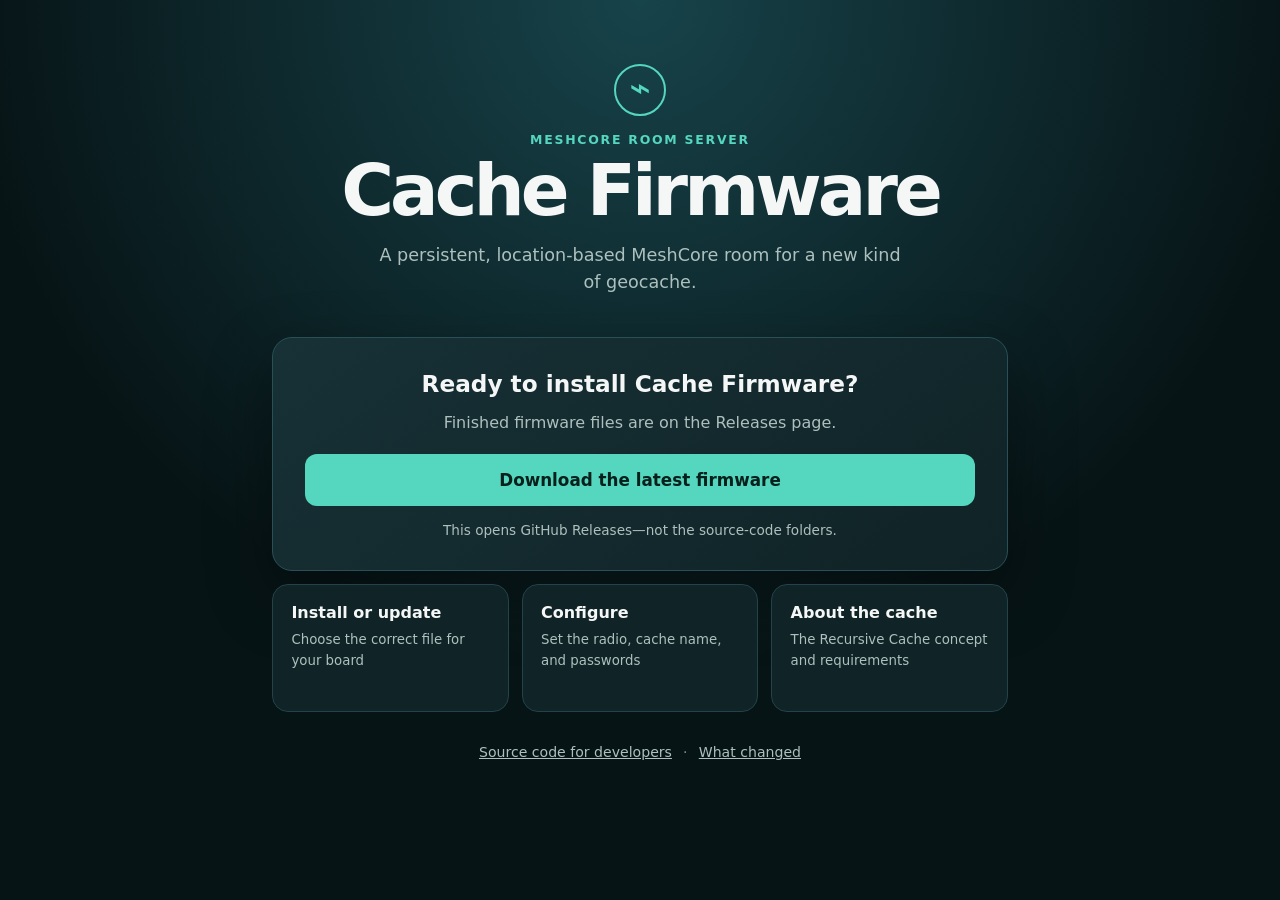
==== website/index.html @ 4eb4ebfb "Support Cache Firmware on MeshPocket and Heltec V3" ====
<!doctype html>
<html lang="en">
  <head>
    <meta charset="utf-8">
    <meta name="viewport" content="width=device-width, initial-scale=1">
    <meta name="description" content="Download Cache Firmware for MeshCore Room Server geocaches.">
    <title>Cache Firmware</title>
    <link rel="stylesheet" href="style.css">
  </head>
  <body>
    <main>
      <header>
        <div class="mark" aria-hidden="true">⌁</div>
        <p class="eyebrow">MeshCore room server</p>
        <h1>Cache Firmware</h1>
        <p class="intro">A persistent, location-based MeshCore room for a new kind of geocache.</p>
      </header>

      <section class="primary" aria-labelledby="download-heading">
        <h2 id="download-heading">Ready to install Cache Firmware?</h2>
        <p>Finished firmware files are on the Releases page.</p>
        <a class="button" href="https://github.com/dchant/Cache-Firmware/releases/latest">Download the latest firmware</a>
        <p class="note">This opens GitHub Releases—not the source-code folders.</p>
      </section>

      <nav aria-label="Cache Firmware help">
        <a class="card" href="https://github.com/dchant/Cache-Firmware/blob/cache/main/START-HERE.md">
          <span>Install or update</span>
          <small>Choose the correct file for your board</small>
        </a>
        <a class="card" href="https://github.com/dchant/Cache-Firmware/blob/cache/main/README.md#configure">
          <span>Configure</span>
          <small>Set the radio, cache name, and passwords</small>
        </a>
        <a class="card" href="https://github.com/dchant/Cache-Firmware/blob/cache/main/CACHE.md">
          <span>About the cache</span>
          <small>The Recursive Cache concept and requirements</small>
        </a>
      </nav>

      <footer>
        <a href="https://github.com/dchant/Cache-Firmware">Source code for developers</a>
        <span aria-hidden="true">·</span>
        <a href="https://github.com/dchant/Cache-Firmware/blob/cache/main/CHANGELOG.md">What changed</a>
      </footer>
    </main>
  </body>
</html>
---- website/style.css ----
:root {
  color-scheme: dark;
  --bg: #071416;
  --panel: #102326;
  --panel-light: #173136;
  --text: #f4f7f6;
  --muted: #adc0bd;
  --accent: #55d6be;
  --accent-dark: #06201c;
  font-family: Inter, ui-sans-serif, system-ui, -apple-system, BlinkMacSystemFont, "Segoe UI", sans-serif;
}
* { box-sizing: border-box; }
body { min-height: 100vh; margin: 0; background: radial-gradient(circle at 50% 0, #17434a 0, transparent 42rem), var(--bg); color: var(--text); }
main { width: min(46rem, calc(100% - 2rem)); margin: 0 auto; padding: 4rem 0 2.5rem; }
header { text-align: center; }
.mark { width: 3.25rem; height: 3.25rem; margin: 0 auto 1rem; border: 2px solid var(--accent); border-radius: 50%; color: var(--accent); font-size: 2.25rem; line-height: 2.75rem; }
.eyebrow { margin: 0 0 .45rem; color: var(--accent); font-size: .78rem; font-weight: 750; letter-spacing: .14em; text-transform: uppercase; }
h1 { margin: 0; font-size: clamp(2.5rem, 10vw, 4.5rem); letter-spacing: -.055em; line-height: 1; }
.intro { max-width: 33rem; margin: 1rem auto 2.5rem; color: var(--muted); font-size: 1.1rem; line-height: 1.55; }
.primary { padding: 2rem; border: 1px solid #285056; border-radius: 1.25rem; background: linear-gradient(145deg, var(--panel-light), var(--panel)); box-shadow: 0 1.5rem 4rem #0006; text-align: center; }
h2 { margin: 0; font-size: 1.45rem; }
.primary > p { color: var(--muted); }
.button { display: block; margin: 1.4rem 0 1rem; padding: 1rem 1.25rem; border-radius: .75rem; background: var(--accent); color: var(--accent-dark); font-size: 1.05rem; font-weight: 800; text-decoration: none; }
.button:hover, .button:focus-visible { background: #7ce8d4; }
.note { margin: 0; font-size: .85rem; }
nav { display: grid; grid-template-columns: repeat(3, 1fr); gap: .8rem; margin-top: .8rem; }
.card { min-height: 8rem; padding: 1.15rem; border: 1px solid #234349; border-radius: 1rem; background: var(--panel); color: var(--text); text-decoration: none; }
.card:hover, .card:focus-visible { border-color: var(--accent); }
.card span { display: block; margin-bottom: .45rem; font-weight: 750; }
.card small { color: var(--muted); line-height: 1.45; }
footer { display: flex; justify-content: center; gap: .7rem; margin-top: 2rem; color: #78918e; font-size: .88rem; }
footer a { color: var(--muted); }
@media (max-width: 38rem) { main { padding-top: 2.5rem; } .primary { padding: 1.5rem; } nav { grid-template-columns: 1fr; } .card { min-height: auto; } footer { flex-wrap: wrap; } }
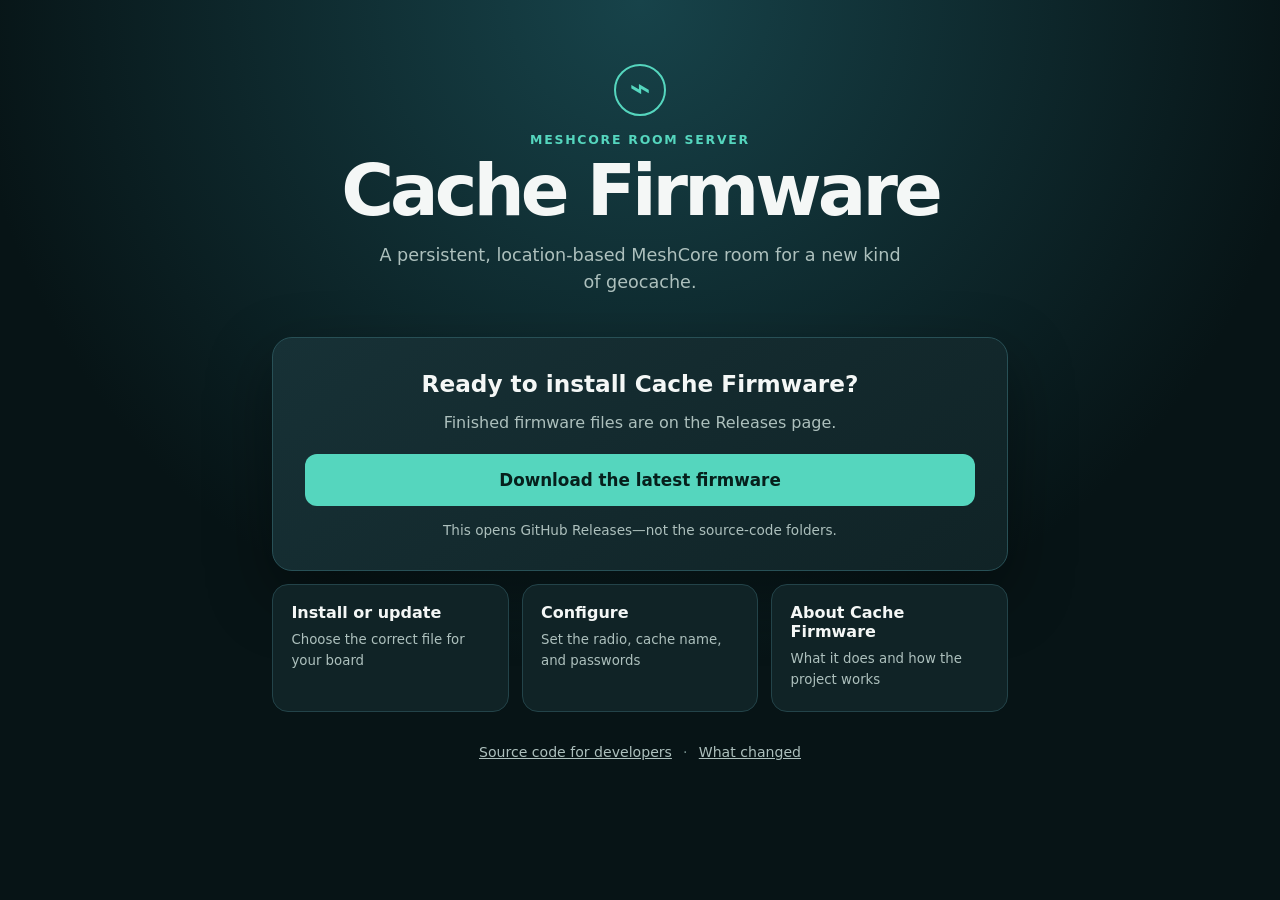
==== commit 906bfd85: "Point cache overview to public README" ====
--- a/website/index.html
+++ b/website/index.html
@@ -19,29 +19,29 @@
       <section class="primary" aria-labelledby="download-heading">
         <h2 id="download-heading">Ready to install Cache Firmware?</h2>
         <p>Finished firmware files are on the Releases page.</p>
-        <a class="button" href="https://github.com/dchant/Cache-Firmware/releases/latest">Download the latest firmware</a>
+        <a class="button" href="https://github.com/Bobabate/Cache-Firmware/releases/latest">Download the latest firmware</a>
         <p class="note">This opens GitHub Releases—not the source-code folders.</p>
       </section>
 
       <nav aria-label="Cache Firmware help">
-        <a class="card" href="https://github.com/dchant/Cache-Firmware/blob/cache/main/START-HERE.md">
+        <a class="card" href="https://github.com/Bobabate/Cache-Firmware/blob/cache/main/START-HERE.md">
           <span>Install or update</span>
           <small>Choose the correct file for your board</small>
         </a>
-        <a class="card" href="https://github.com/dchant/Cache-Firmware/blob/cache/main/README.md#configure">
+        <a class="card" href="https://github.com/Bobabate/Cache-Firmware/blob/cache/main/README.md#configure">
           <span>Configure</span>
           <small>Set the radio, cache name, and passwords</small>
         </a>
-        <a class="card" href="https://github.com/dchant/Cache-Firmware/blob/cache/main/CACHE.md">
-          <span>About the cache</span>
-          <small>The Recursive Cache concept and requirements</small>
+        <a class="card" href="https://github.com/Bobabate/Cache-Firmware/blob/cache/main/README.md">
+          <span>About Cache Firmware</span>
+          <small>What it does and how the project works</small>
         </a>
       </nav>
 
       <footer>
-        <a href="https://github.com/dchant/Cache-Firmware">Source code for developers</a>
+        <a href="https://github.com/Bobabate/Cache-Firmware">Source code for developers</a>
         <span aria-hidden="true">·</span>
-        <a href="https://github.com/dchant/Cache-Firmware/blob/cache/main/CHANGELOG.md">What changed</a>
+        <a href="https://github.com/Bobabate/Cache-Firmware/blob/cache/main/CHANGELOG.md">What changed</a>
       </footer>
     </main>
   </body>
